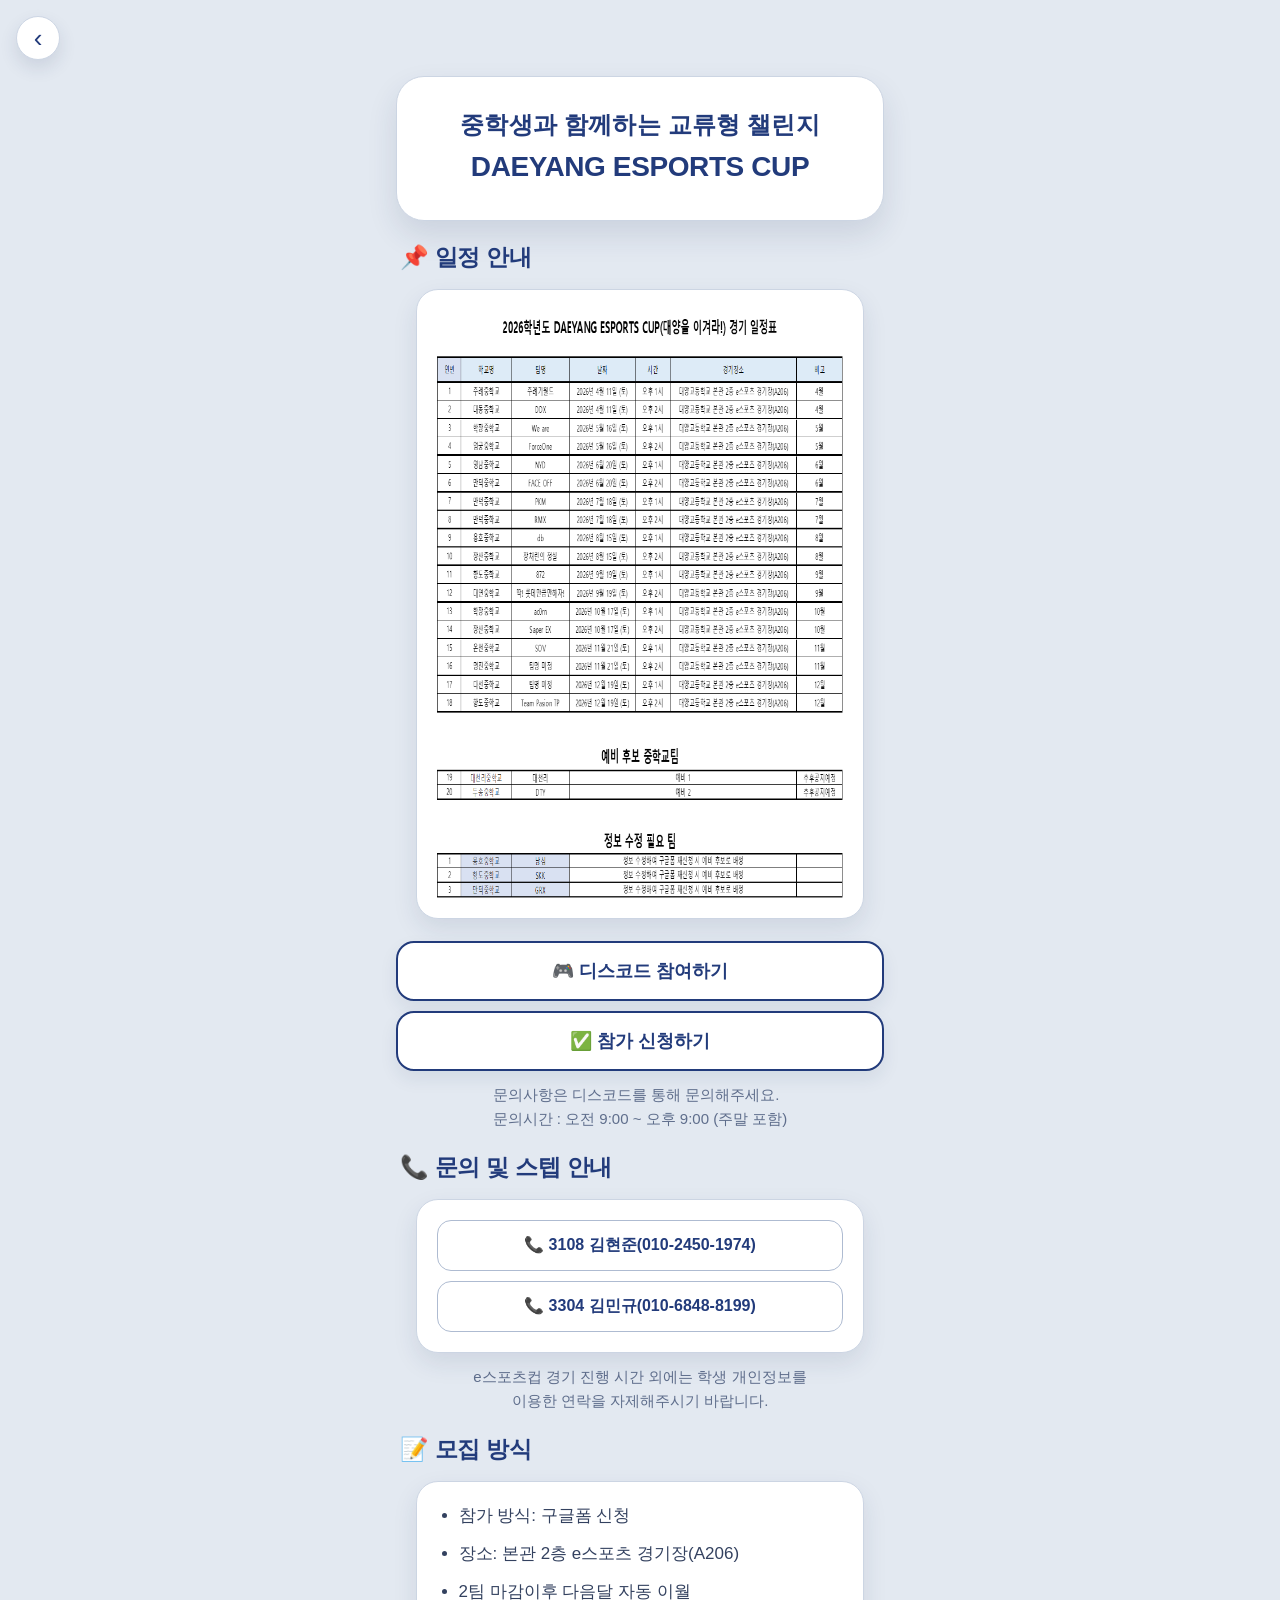
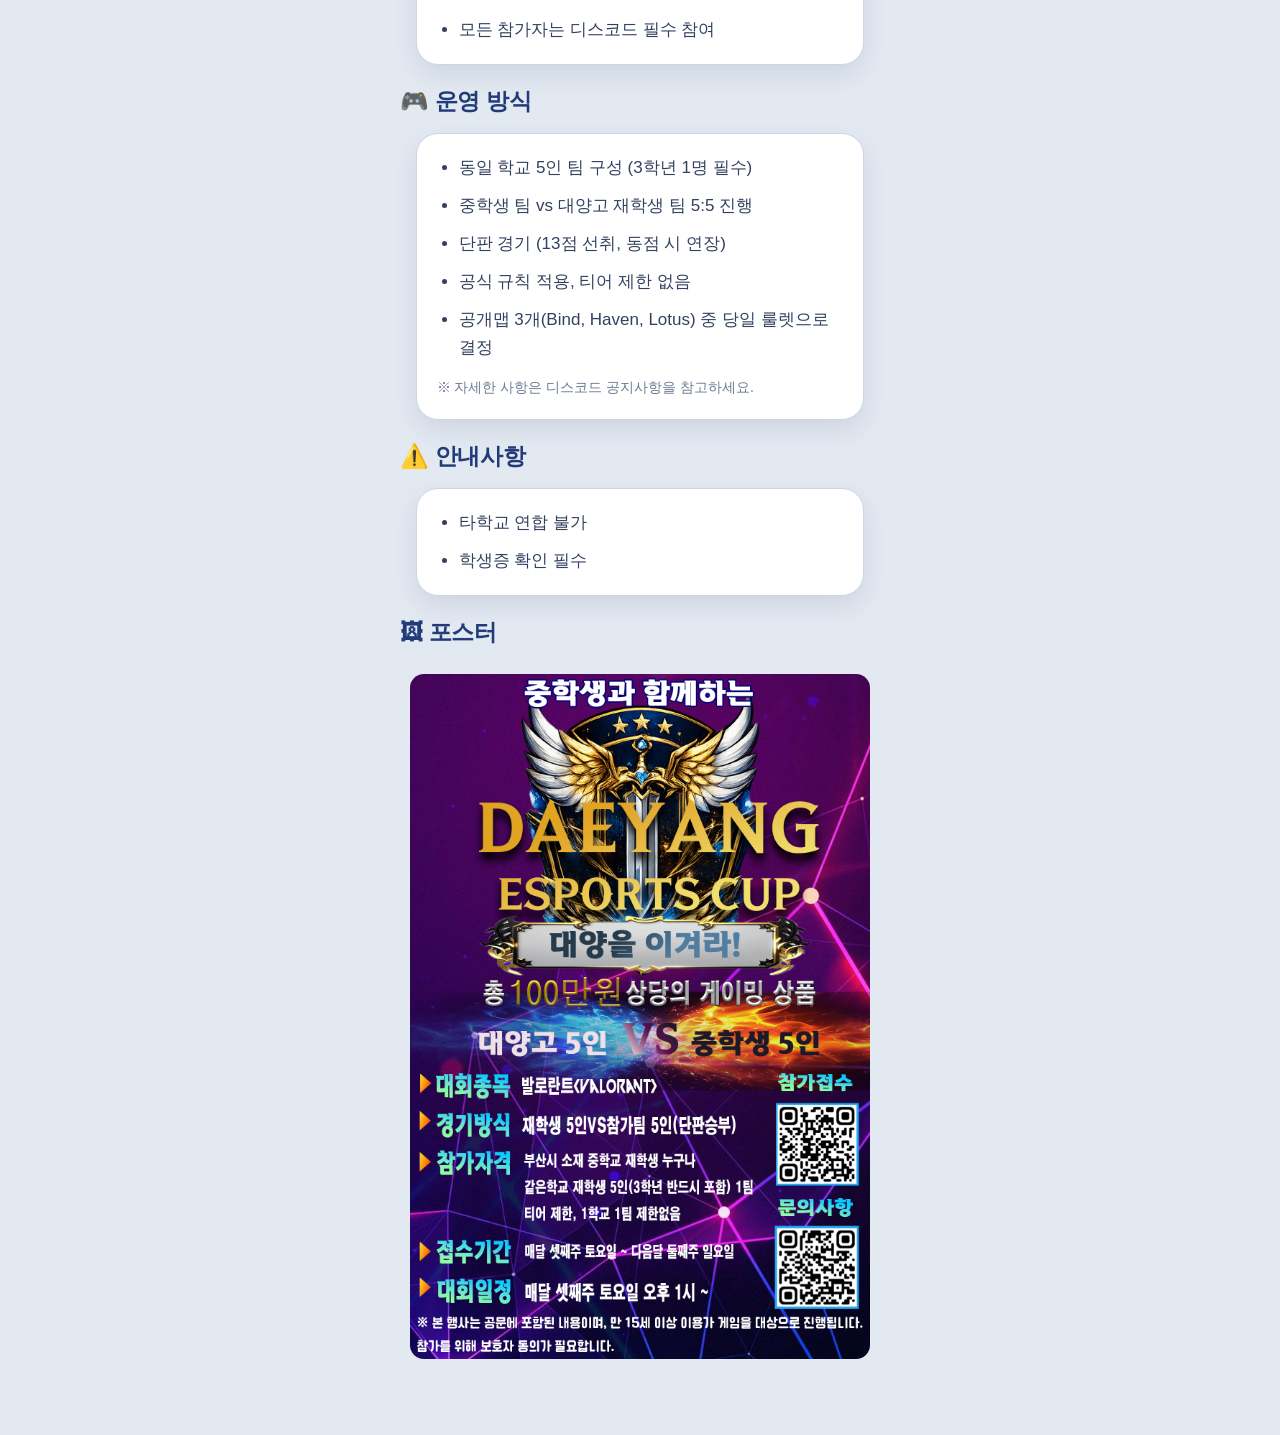
==== esports.html @ 20c8e322 "Add files via upload" ====
<!DOCTYPE html>
<html lang="ko">
<head>
  <meta charset="UTF-8" />
  <meta name="viewport" content="width=device-width, initial-scale=1.0" />
  <title>DAEYANG ESPORTS CUP</title>
  <link rel="stylesheet" href="style.css" />
</head>
<body>

  <a href="index.html" class="back-btn">‹</a>

  <div class="app sub-page">

    <header class="sub-hero-card">
      <p class="page-label">중학생과 함께하는 교류형 챌린지</p>
      <h1>DAEYANG ESPORTS CUP</h1>
    </header>

    <section class="section">
      <h2 class="section-title">📌 일정 안내</h2>

      <div class="glass-card info-card">
        <div class="info-list">
         <img src="list.png" alt="e스포츠컵 일정" class="list" />
      </div>
    </section>

    <section class="section">
      <div class="button-stack">
        <a href="https://discord.gg/kjn6ZvV2hk" target="_blank" class="action-btn primary-btn">
          🎮 디스코드 참여하기
        </a>

        <a href="https://docs.google.com/forms/d/1MHlx8g23cRdBw2Eu8gPLmiQ4m4K5lpOnUdseJaKZMkc/edit" target="_blank" class="action-btn secondary-btn">
          ✅ 참가 신청하기
        </a>
      </div>

      <p class="notice-line">
  <span>
    문의사항은 디스코드를 통해 문의해주세요.<br>
    문의시간 : 오전 9:00 ~ 오후 9:00 (주말 포함)
  </span>
  </p>
    </section>

 <section class="section">
      <h2 class="section-title">📞 문의 및 스텝 안내</h2>
      <div class="glass-card info-card multi-phone">
<div class="button-list">
             <a href="tel:01024501974" class="phone-btn">📞 3108 김현준(010-2450-1974)</a>
             <a href="tel:01068488199" class="phone-btn">📞 3304 김민규(010-6848-8199)</a>
</div>
</div>
      <p class="notice-line">e스포츠컵 경기 진행 시간 외에는 학생 개인정보를<br>이용한 연락을 자제해주시기 바랍니다.</p>
    </section>

    <section class="section">
      <h2 class="section-title">📝 모집 방식</h2>

      <div class="glass-card text-card">
        <ul class="number-list">
          <li>참가 방식: 구글폼 신청</li>
          <li>장소: 본관 2층 e스포츠 경기장(A206)</li>
          <li>2팀 마감이후 다음달 자동 이월</li>  
          <li>모든 참가자는 디스코드 필수 참여</li>
          
        </ul>
      </div>
    </section>

    <section class="section">
      <h2 class="section-title">🎮 운영 방식</h2>

      <div class="glass-card text-card">
        <ul class="number-list">
          <li>동일 학교 5인 팀 구성 (3학년 1명 필수)</li>
          <li>중학생 팀 vs 대양고 재학생 팀 5:5 진행</li>
          <li>단판 경기 (13점 선취, 동점 시 연장)</li>
          <li>공식 규칙 적용, 티어 제한 없음</li>
          <li>공개맵 3개(Bind, Haven, Lotus) 중 당일 룰렛으로 결정</li>
        </ul>

        <p class="extra-guide">※ 자세한 사항은 디스코드 공지사항을 참고하세요.</p>
      </div>
    </section>

    <section class="section">
      <h2 class="section-title">⚠️ 안내사항</h2>

      <div class="glass-card text-card">
        <ul class="bullet-list">
          <li>타학교 연합 불가</li>
          <li>학생증 확인 필수</li>
        </ul>
      </div>
    </section>

    <section class="section">
      <h2 class="section-title">🖼 포스터</h2>

      <div class="poster-card">
        <img src="esports.png" alt="대양 e스포츠 컵 포스터" class="poster-image" />
      </div>
    </section>

  </div>
</body>
</html>
---- style.css ----
* {
  box-sizing: border-box;
}

body {
  padding: 0 8px;
  margin: 0;
  font-family: "Pretendard", "Noto Sans KR", sans-serif;
  background: #e3e9f1;
  color: #22304f;
}

.app {
  max-width: 520px;
  margin: 0 auto;
  padding: 20px 16px 40px;
}

.sub-page {
  padding-top: 76px;
}

/* 공통 섹션 */
.section {
  margin-bottom: 22px;
}

.section-title {
  margin: 0 0 12px;
  padding-left: 4px;
  font-size: 23px;
  line-height: 1.3;
  font-weight: 800;
  color: #223b7b;
  letter-spacing: -0.3px;
}

/* 메인 상단 */
.hero-card {
  background: #ffffff;
  border: 1.5px solid #c9d3e3;
  box-shadow: 0 14px 30px rgba(30, 50, 90, 0.12);
  border-radius: 28px;
  padding: 26px 22px 24px;
  text-align: center;
  margin-bottom: 22px;
  backdrop-filter: blur(12px);
  -webkit-backdrop-filter: blur(12px);
}

.logo {
  width: 100px;
  height: 100px;
  object-fit: contain;
  margin-bottom: 6px;
  display: block;
  margin-left: auto;
  margin-right: auto;
}

.hero-illust {
  width: 100%;
  margin-bottom: 8px;
}

.hero-illust img {
  width: 600px;
  max-width: 100%;
  height: auto;
  object-fit: contain;
  display: block;
  margin: 0 auto;
}

.hero-illust2 {
  width: 100%;
  margin-bottom: 8px;
}

.hero-illust3 {
  width: 100%;
  margin-bottom: 8px;
}

.hero-illust3 img {
  width: 600px;
  max-width: 100%;
  height: auto;
  object-fit: contain;
  display: block;
  margin: 0 auto;
}

.hero-card h1 {
  margin: 0 0 8px;
  font-size: 30px;
  line-height: 1.25;
  font-weight: 800;
  color: #223b7b;
  letter-spacing: -0.5px;
}

.subtitle {
  margin: 0;
  font-size: 14px;
  line-height: 1.6;
  color: #63708c;
}

/* 서브 상단 */
.sub-hero-card {
  background: #ffffff;
  border: 1.5px solid #ccd5e3;
  box-shadow: 0 14px 30px rgba(30, 50, 90, 0.12);
  border-radius: 28px;
  padding: 32px 24px 36px;
  text-align: center;
  margin-bottom: 22px;
}

.page-label {
  margin: 0 0 8px;
  font-size: 24px;
  line-height: 1.35;
  font-weight: 700;
  letter-spacing: 0.2px;
  color: #223b7b;
}

.sub-hero-card h1 {
  margin: 0;
  font-size: 28px;
  line-height: 1.25;
  font-weight: 800;
  color: #223b7b;
  letter-spacing: -0.4px;
  word-break: keep-all;
}

.slogan-top {
  margin: 8px 0 0;
  font-size: 22px;
  font-weight: 900;
  text-align: center;
  color: #ff7a00;
  letter-spacing: -0.3px;
}

.slogan-main {
  margin: 6px 0 0;
  font-size: 22px;
  font-weight: 900;
  text-align: center;
  color: #ff7a00;
  letter-spacing: -0.3px;
  line-height: 1.35;
}

.star {
  margin: 0 4px;
}

/* 뒤로가기 */
.back-btn {
  position: fixed;
  top: 16px;
  left: 16px;
  width: 44px;
  height: 44px;
  border-radius: 50%;
  background: #ffffff;
  border: 1.5px solid #ccd5e3;
  box-shadow: 0 8px 18px rgba(30, 50, 90, 0.12);
  color: #223b7b;
  text-decoration: none;
  font-size: 26px;
  line-height: 1;
  display: flex;
  align-items: center;
  justify-content: center;
  z-index: 999;
}

.back-btn:active {
  transform: scale(0.96);
}

/* 공통 카드 */
.glass-card {
  width: 92%;
  max-width: 600px;   
  margin: 16px auto;
  padding: 20px;
  background: #ffffff;
  border: 1.5px solid #ccd5e3;
  box-shadow: 0 10px 24px rgba(30, 50, 90, 0.1);
  border-radius: 22px;
  color: inherit;
  text-decoration: none;
  backdrop-filter: blur(10px);
  -webkit-backdrop-filter: blur(10px);
  transition: transform 0.18s ease, box-shadow 0.18s ease;
}

.glass-card:active {
  transform: scale(0.985);
}

.featured-card {
  border: 3px solid #223b7b;
  box-shadow: 0 12px 26px rgba(34, 59, 123, 0.15);
}

/* index 카드형 링크 */
a.glass-card {
  display: flex;
  align-items: center;
  justify-content: space-between;
  gap: 12px;
  margin-bottom: 12px;
}

.card-text-wrap {
  min-width: 0;
  flex: 1;
}

.card-title {
  font-size: 19px;
  line-height: 1.35;
  font-weight: 700;
  color: #243a73;
  margin-bottom: 4px;
  word-break: keep-all;
}

.card-desc {
  font-size: 16px;
  line-height: 1.45;
  color: #6b7893;
  word-break: keep-all;
}

.arrow {
  flex-shrink: 0;
  font-size: 28px;
  line-height: 1;
  color: #97a3bb;
  margin-top: -2px;
}

/* 정보 카드 */
.info-card,
.text-card,
.qr-card,
.wifi-card,
.poster-card,
.schedule-card {
  display: block;
}

/* 전화 문의 */
.multi-phone {
  display: flex;
  flex-direction: column;
  gap: 14px;
  margin-bottom: 12px;
}

.info-title {
  font-size: 19px;
  line-height: 1.35;
  font-weight: 700;
  color: #243a73;
  margin-bottom: 4px;
  word-break: keep-all;
}

.button-list {
  display: flex;
  flex-direction: column;
  gap: 10px;
}

.phone-btn {
  display: block;
  text-align: center;
  padding: 14px 12px;
  border-radius: 14px;
  background: #ffffff;
  border: 1.5px solid #aebbd1;
  color: #223b7b;
  text-decoration: none;
  font-weight: 700;
  transition: all 0.2s ease;
}

.phone-btn:active {
  background: #223b7b;
  color: #ffffff;
}

/* info 리스트 */
.info-list {
  display: flex;
  flex-direction: column;
  gap: 16px;
}

.info-item {
  display: grid;
  grid-template-columns: 76px 1fr;
  gap: 12px;
  align-items: start;
}

.info-label {
  font-size: 15px;
  line-height: 1.4;
  font-weight: 800;
  color: #223b7b;
}

.info-value {
  font-size: 17px;
  line-height: 1.5;
  font-weight: 600;
  color: #2d3a57;
  word-break: keep-all;
}

/* 버튼 */
.button-stack {
  display: flex;
  flex-direction: column;
  gap: 10px;
}

.action-btn {
  display: block;
  width: 100%;
  padding: 16px 18px;
  border-radius: 18px;
  text-align: center;
  text-decoration: none;
  font-size: 18px;
  font-weight: 800;
  background: #ffffff;
  color: #223b7b;
  border: 2px solid #223b7b;
  box-shadow: 0 8px 18px rgba(30, 50, 90, 0.08);
  transition: all 0.25s ease;
}

.action-btn:active {
  transform: scale(0.97);
}

.action-btn:hover {
  background: #223b7b;
  color: #ffffff;
  box-shadow: 0 10px 20px rgba(34, 59, 123, 0.25);
}

.notice-line {
  margin: 12px 4px 0;
  text-align: center;
  font-size: 15px;
  line-height: 1.6;
  color: #5f6e8c;
  word-break: keep-all;
}

.notice-line span {
  display: inline-block;
  text-align: left;
}

/* 리스트 */
.number-list,
.bullet-list {
  margin: 0;
  padding-left: 22px;
}

.number-list li,
.bullet-list li {
  margin-bottom: 10px;
  font-size: 17px;
  line-height: 1.65;
  color: #33415f;
  word-break: keep-all;
}

.number-list li:last-child,
.bullet-list li:last-child {
  margin-bottom: 0;
}

.extra-guide {
  margin: 14px 0 0;
  font-size: 14px;
  line-height: 1.6;
  color: #6e7b95;
  word-break: keep-all;
}

/* QR */
.qr-card {
  display: flex;
  flex-direction: column;
  align-items: center;
  text-align: center;
}

.qr-img {
  width: 110px;
  height: 110px;
  flex-shrink: 0;
  object-fit: contain;
  display: block;
  border-radius: 12px;
}

.qr-text {
  margin: 0;
  font-size: 16px;
  line-height: 1.6;
  color: #33415f;
  word-break: keep-all;
  flex: 1;
}

/* 와이파이 */
.wifi-card {
  display: flex;
  flex-direction: column;
  align-items: center;
  text-align: center;
}

.wifi-text {
  margin: 0 0 14px;
  font-size: 16px;
  line-height: 1.6;
  color: #33415f;
}

.wifi-qr {
  width: 180px;
  height: 180px;
  margin: 0 auto 10px;
  display: block;
  border-radius: 12px;
  object-fit: contain;
}

.wifi-sub {
  margin: 0;
  font-size: 14px;
  color: #7b879f;
}

/* 포스터 */
.poster-card {
  padding: 14px;
}

.poster-image {
  width: 100%;
  display: block;
  border-radius: 14px;
  object-fit: cover;
}

/* 일정 */
.schedule-card {
  display: flex;
  flex-direction: column;
  gap: 18px;
  padding: 22px 18px;
  overflow: hidden;
}

.schedule-row {
  display: grid;
  grid-template-columns: 96px minmax(0, 1fr);
  column-gap: 18px;
  align-items: start;
}

.month {
  font-weight: 800;
  color: #223b7b;
  font-size: 16px;
  line-height: 1.45;
  text-align: left;
}

.month span {
  white-space: nowrap;
}

.content {
  min-width: 0;
  font-size: 16px;
  line-height: 1.7;
  color: #33415f;
  text-align: left;
  word-break: normal;
  overflow-wrap: anywhere;
}

@media (max-width: 480px) {
  .schedule-row {
    grid-template-columns: 102px minmax(0, 1fr);
    column-gap: 14px;
  }

  .content {
    font-size: 15px;
    line-height: 1.65;
  }
}

/* 반응형 */
@media (max-width: 480px) {
  .app {
    padding: 18px 14px 36px;
  }

  .hero-card,
  .sub-hero-card {
    border-radius: 24px;
    padding-left: 18px;
    padding-right: 18px;
  }

  .section-title {
    font-size: 21px;
  }

  .card-title,
  .info-title {
    font-size: 18px;
  }

  .card-desc,
  .info-value,
  .content,
  .number-list li,
  .bullet-list li,
  .qr-text {
    font-size: 15px;
  }

  .info-item {
    grid-template-columns: 72px 1fr;
  }

  .schedule-row {
    grid-template-columns: 84px 1fr;
    column-gap: 14px;
  }

  .qr-card {
    gap: 14px;
  }

  .qr-img {
    width: 92px;
    height: 92px;
  }
}
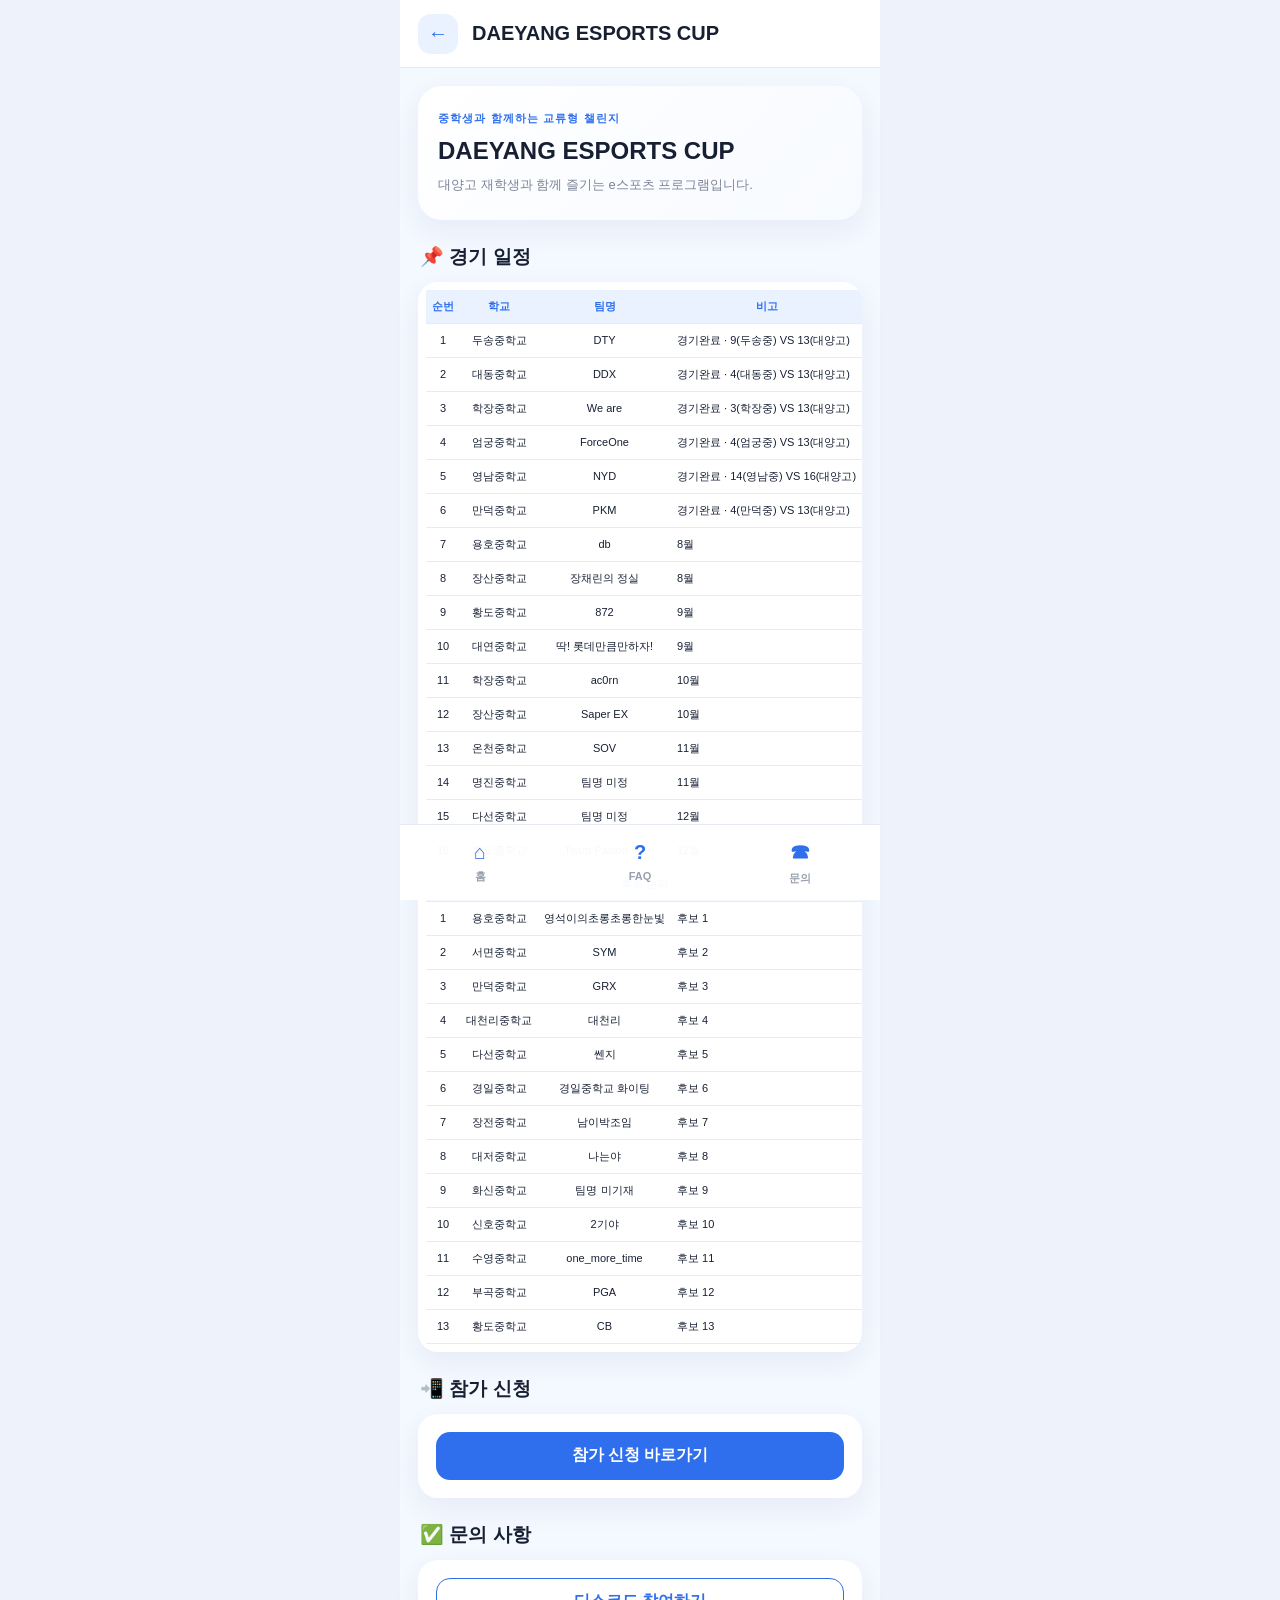
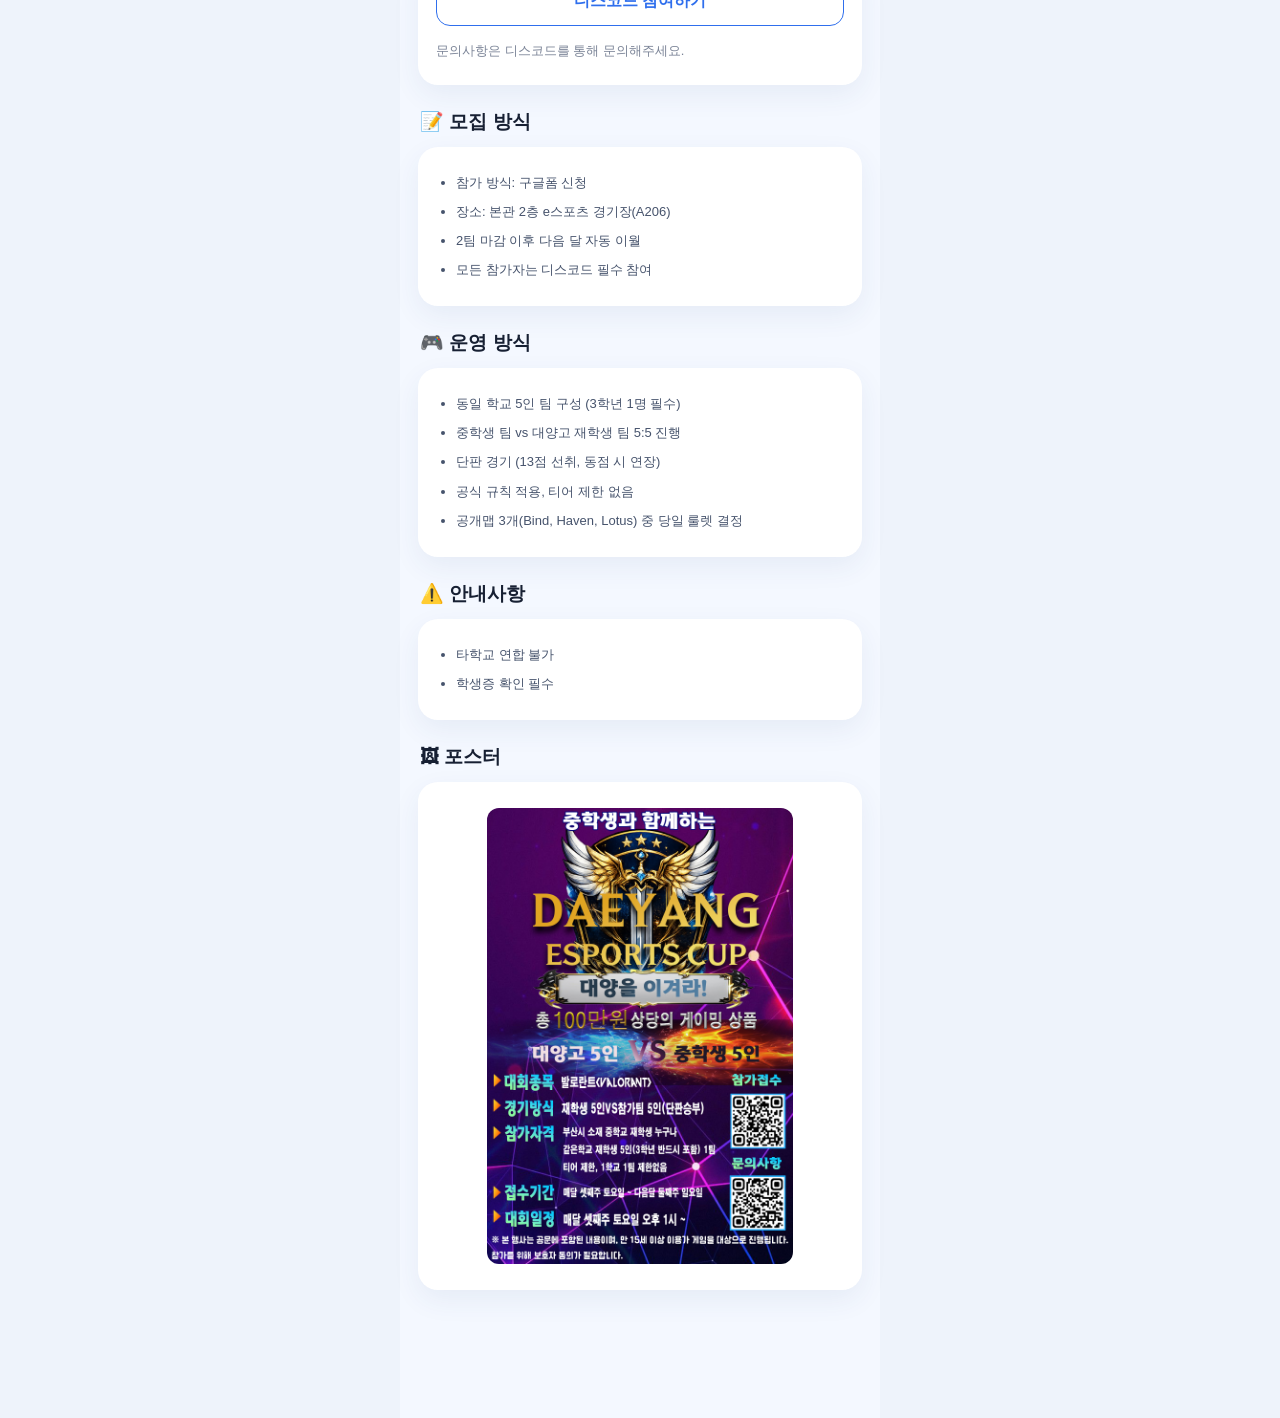
==== commit 249115cd: "Add files via upload" ====
--- a/esports.html
+++ b/esports.html
@@ -1,110 +1,277 @@
-<!DOCTYPE html>
-<html lang="ko">
-<head>
-  <meta charset="UTF-8" />
-  <meta name="viewport" content="width=device-width, initial-scale=1.0" />
-  <title>DAEYANG ESPORTS CUP</title>
-  <link rel="stylesheet" href="style.css" />
-</head>
-<body>
-
-  <a href="index.html" class="back-btn">‹</a>
-
-  <div class="app sub-page">
-
-    <header class="sub-hero-card">
-      <p class="page-label">중학생과 함께하는 교류형 챌린지</p>
-      <h1>DAEYANG ESPORTS CUP</h1>
-    </header>
-
-    <section class="section">
-      <h2 class="section-title">📌 일정 안내</h2>
-
-      <div class="glass-card info-card">
-        <div class="info-list">
-         <img src="list.png" alt="e스포츠컵 일정" class="list" />
-      </div>
-    </section>
-
-    <section class="section">
-      <div class="button-stack">
-        <a href="https://discord.gg/kjn6ZvV2hk" target="_blank" class="action-btn primary-btn">
-          🎮 디스코드 참여하기
-        </a>
-
-        <a href="https://docs.google.com/forms/d/1MHlx8g23cRdBw2Eu8gPLmiQ4m4K5lpOnUdseJaKZMkc/edit" target="_blank" class="action-btn secondary-btn">
-          ✅ 참가 신청하기
-        </a>
-      </div>
-
-      <p class="notice-line">
-  <span>
-    문의사항은 디스코드를 통해 문의해주세요.<br>
-    문의시간 : 오전 9:00 ~ 오후 9:00 (주말 포함)
-  </span>
-  </p>
-    </section>
-
- <section class="section">
-      <h2 class="section-title">📞 문의 및 스텝 안내</h2>
-      <div class="glass-card info-card multi-phone">
-<div class="button-list">
-             <a href="tel:01024501974" class="phone-btn">📞 3108 김현준(010-2450-1974)</a>
-             <a href="tel:01068488199" class="phone-btn">📞 3304 김민규(010-6848-8199)</a>
-</div>
-</div>
-      <p class="notice-line">e스포츠컵 경기 진행 시간 외에는 학생 개인정보를<br>이용한 연락을 자제해주시기 바랍니다.</p>
-    </section>
-
-    <section class="section">
-      <h2 class="section-title">📝 모집 방식</h2>
-
-      <div class="glass-card text-card">
-        <ul class="number-list">
-          <li>참가 방식: 구글폼 신청</li>
-          <li>장소: 본관 2층 e스포츠 경기장(A206)</li>
-          <li>2팀 마감이후 다음달 자동 이월</li>  
-          <li>모든 참가자는 디스코드 필수 참여</li>
-          
-        </ul>
-      </div>
-    </section>
-
-    <section class="section">
-      <h2 class="section-title">🎮 운영 방식</h2>
-
-      <div class="glass-card text-card">
-        <ul class="number-list">
-          <li>동일 학교 5인 팀 구성 (3학년 1명 필수)</li>
-          <li>중학생 팀 vs 대양고 재학생 팀 5:5 진행</li>
-          <li>단판 경기 (13점 선취, 동점 시 연장)</li>
-          <li>공식 규칙 적용, 티어 제한 없음</li>
-          <li>공개맵 3개(Bind, Haven, Lotus) 중 당일 룰렛으로 결정</li>
-        </ul>
-
-        <p class="extra-guide">※ 자세한 사항은 디스코드 공지사항을 참고하세요.</p>
-      </div>
-    </section>
-
-    <section class="section">
-      <h2 class="section-title">⚠️ 안내사항</h2>
-
-      <div class="glass-card text-card">
-        <ul class="bullet-list">
-          <li>타학교 연합 불가</li>
-          <li>학생증 확인 필수</li>
-        </ul>
-      </div>
-    </section>
-
-    <section class="section">
-      <h2 class="section-title">🖼 포스터</h2>
-
-      <div class="poster-card">
-        <img src="esports.png" alt="대양 e스포츠 컵 포스터" class="poster-image" />
-      </div>
-    </section>
-
-  </div>
-</body>
+<!doctype html>
+<html lang="ko">
+<head>
+<meta charset="utf-8">
+<meta name="viewport" content="width=device-width,initial-scale=1">
+<title>DAEYANG ESPORTS CUP</title>
+<style>
+:root{
+  --blue:#2f6fed;
+  --blue-dark:#1f56ca;
+  --blue-soft:#eaf2ff;
+  --sky:#f4f8ff;
+  --text:#172033;
+  --muted:#7b8497;
+  --line:#e7ebf2;
+  --shadow:0 10px 28px rgba(43,73,126,.07);
+}
+*{box-sizing:border-box}
+body{
+  margin:0;
+  background:#eef3fb;
+  color:var(--text);
+  font-family:Pretendard,"Noto Sans KR",Apple SD Gothic Neo,sans-serif;
+}
+button,a{font:inherit}
+.page{
+  width:min(100%,480px);
+  min-height:100vh;
+  margin:0 auto;
+  background:var(--sky);
+  padding-bottom:92px;
+}
+.page-header{
+  height:68px;
+  padding:0 18px;
+  display:flex;
+  align-items:center;
+  gap:14px;
+  background:#fff;
+  border-bottom:1px solid var(--line);
+  position:sticky;
+  top:0;
+  z-index:20;
+}
+.page-header h1{
+  margin:0;
+  font-size:20px;
+}
+.back-btn{
+  width:40px;
+  height:40px;
+  border:0;
+  border-radius:13px;
+  background:var(--blue-soft);
+  color:var(--blue);
+  font-size:20px;
+  cursor:pointer;
+}
+.hero{
+  margin:18px;
+  padding:24px 20px;
+  border-radius:24px;
+  background:linear-gradient(135deg,#ffffff 0%,#f7faff 100%);
+  box-shadow:var(--shadow);
+}
+.hero .eyebrow{
+  margin:0 0 7px;
+  color:var(--blue);
+  font-size:11px;
+  font-weight:900;
+  letter-spacing:.1em;
+}
+.hero h2{
+  margin:0;
+  font-size:24px;
+  line-height:1.35;
+}
+.hero p{
+  margin:8px 0 0;
+  color:var(--muted);
+  font-size:13px;
+  line-height:1.6;
+}
+.content{
+  padding:0 18px 24px;
+}
+.section-title{
+  margin:24px 2px 12px;
+  font-size:19px;
+}
+.card{
+  padding:18px;
+  margin-bottom:12px;
+  border-radius:20px;
+  background:#fff;
+  box-shadow:var(--shadow);
+}
+.card p{
+  margin:5px 0;
+  color:var(--muted);
+  font-size:13px;
+  line-height:1.7;
+}
+.card strong{
+  color:var(--text);
+}
+.info-grid{
+  display:grid;
+  grid-template-columns:100px 1fr;
+  gap:11px 10px;
+  font-size:13px;
+  line-height:1.55;
+}
+.info-grid strong{color:#244f99}
+.primary-btn,
+.secondary-btn{
+  width:100%;
+  min-height:48px;
+  display:grid;
+  place-items:center;
+  border-radius:14px;
+  text-decoration:none;
+  font-weight:900;
+  cursor:pointer;
+}
+.primary-btn{
+  border:0;
+  background:var(--blue);
+  color:#fff;
+}
+.secondary-btn{
+  border:1px solid var(--blue);
+  background:#fff;
+  color:var(--blue);
+}
+.button-stack{
+  display:grid;
+  gap:9px;
+}
+.clean-list{
+  margin:0;
+  padding-left:20px;
+  color:#46536c;
+  font-size:13px;
+  line-height:1.7;
+}
+.clean-list li{margin:7px 0}
+.poster-slot{
+  display:flex;
+  justify-content:center;
+  align-items:center;
+  padding:8px;
+}
+.poster-slot img{
+  display:block;
+  width:auto;
+  max-width:78%;
+  max-height:520px;
+  height:auto;
+  object-fit:contain;
+  border-radius:12px;
+}
+.schedule-row{
+  display:grid;
+  grid-template-columns:105px 1fr;
+  gap:10px;
+  padding:10px 0;
+  border-bottom:1px solid #eef1f6;
+  font-size:13px;
+  line-height:1.55;
+}
+.schedule-row:last-child{border-bottom:0}
+.schedule-row strong{color:#244f99}
+.bottom-nav{
+  position:fixed;
+  left:50%;
+  bottom:0;
+  transform:translateX(-50%);
+  width:min(100%,480px);
+  height:76px;
+  display:grid;
+  grid-template-columns:repeat(3,1fr);
+  background:rgba(255,255,255,.97);
+  border-top:1px solid var(--line);
+  z-index:30;
+}
+.bottom-nav button{
+  border:0;
+  background:transparent;
+  color:#98a0ae;
+  font-weight:800;
+  cursor:pointer;
+}
+.bottom-nav span{
+  display:block;
+  color:var(--blue);
+  font-size:20px;
+  margin-bottom:2px;
+}
+.bottom-nav small{
+  font-size:11px;
+}
+.schedule-table-wrap{padding:8px;overflow-x:auto}.schedule-table{width:100%;border-collapse:collapse;font-size:11px;min-width:430px}.schedule-table th,.schedule-table td{padding:9px 6px;border-bottom:1px solid #e7ebf2;text-align:center;white-space:nowrap}.schedule-table th{background:#eaf2ff;color:#2f6fed;font-weight:900}.schedule-table td:nth-child(4){text-align:left}.candidate-head td{background:#f4f8ff;color:#2f6fed!important;font-weight:900;text-align:center!important}</style>
+</head>
+<body>
+<main class="page">
+  <header class="page-header">
+    <button class="back-btn" onclick="history.back()">←</button>
+    <h1>DAEYANG ESPORTS CUP</h1>
+  </header>
+
+  
+<section class="hero">
+  <p class="eyebrow">중학생과 함께하는 교류형 챌린지</p>
+  <h2>DAEYANG ESPORTS CUP</h2>
+  <p>대양고 재학생과 함께 즐기는 e스포츠 프로그램입니다.</p>
+</section>
+
+  <section class="content">
+    
+<h2 class="section-title">📌 경기 일정</h2><div class="card schedule-table-wrap"><table class="schedule-table"><thead><tr><th>순번</th><th>학교</th><th>팀명</th><th>비고</th></tr></thead><tbody><tr><td>1</td><td>두송중학교</td><td>DTY</td><td>경기완료 · 9(두송중) VS 13(대양고)</td></tr><tr><td>2</td><td>대동중학교</td><td>DDX</td><td>경기완료 · 4(대동중) VS 13(대양고)</td></tr><tr><td>3</td><td>학장중학교</td><td>We are</td><td>경기완료 · 3(학장중) VS 13(대양고)</td></tr><tr><td>4</td><td>엄궁중학교</td><td>ForceOne</td><td>경기완료 · 4(엄궁중) VS 13(대양고)</td></tr><tr><td>5</td><td>영남중학교</td><td>NYD</td><td>경기완료 · 14(영남중) VS 16(대양고)</td></tr><tr><td>6</td><td>만덕중학교</td><td>PKM</td><td>경기완료 · 4(만덕중) VS 13(대양고)</td></tr><tr><td>7</td><td>용호중학교</td><td>db</td><td>8월</td></tr><tr><td>8</td><td>장산중학교</td><td>장채린의 정실</td><td>8월</td></tr><tr><td>9</td><td>황도중학교</td><td>872</td><td>9월</td></tr><tr><td>10</td><td>대연중학교</td><td>딱! 롯데만큼만하자!</td><td>9월</td></tr><tr><td>11</td><td>학장중학교</td><td>ac0rn</td><td>10월</td></tr><tr><td>12</td><td>장산중학교</td><td>Saper EX</td><td>10월</td></tr><tr><td>13</td><td>온천중학교</td><td>SOV</td><td>11월</td></tr><tr><td>14</td><td>명진중학교</td><td>팀명 미정</td><td>11월</td></tr><tr><td>15</td><td>다선중학교</td><td>팀명 미정</td><td>12월</td></tr><tr><td>16</td><td>황도중학교</td><td>Team Pasion TP</td><td>12월</td></tr><tr class="candidate-head"><td colspan="4">후보 순위</td></tr><tr><td>1</td><td>용호중학교</td><td>영석이의초롱초롱한눈빛</td><td>후보 1</td></tr><tr><td>2</td><td>서면중학교</td><td>SYM</td><td>후보 2</td></tr><tr><td>3</td><td>만덕중학교</td><td>GRX</td><td>후보 3</td></tr><tr><td>4</td><td>대천리중학교</td><td>대천리</td><td>후보 4</td></tr><tr><td>5</td><td>다선중학교</td><td>쎈지</td><td>후보 5</td></tr><tr><td>6</td><td>경일중학교</td><td>경일중학교 화이팅</td><td>후보 6</td></tr><tr><td>7</td><td>장전중학교</td><td>남이박조임</td><td>후보 7</td></tr><tr><td>8</td><td>대저중학교</td><td>나는야</td><td>후보 8</td></tr><tr><td>9</td><td>화신중학교</td><td>팀명 미기재</td><td>후보 9</td></tr><tr><td>10</td><td>신호중학교</td><td>2기야</td><td>후보 10</td></tr><tr><td>11</td><td>수영중학교</td><td>one_more_time</td><td>후보 11</td></tr><tr><td>12</td><td>부곡중학교</td><td>PGA</td><td>후보 12</td></tr><tr><td>13</td><td>황도중학교</td><td>CB</td><td>후보 13</td></tr></tbody></table></div>
+
+<h2 class="section-title">📲 참가 신청</h2>
+<div class="card button-stack">
+  <button class="primary-btn" onclick="window.open('https://docs.google.com/forms/d/e/1FAIpQLSfYoUgGFsEowfZArtAjrcYWpw8EpK2e2zvDJqqdhEE4iHI1Zw/viewform')">참가 신청 바로가기</button>
+</div>
+
+<h2 class="section-title">✅ 문의 사항</h2>
+<div class="card button-stack">
+  <button class="secondary-btn" onclick="window.open('https://discord.com/invite/kjn6ZvV2hk')">디스코드 참여하기</button>
+  <p>문의사항은 디스코드를 통해 문의해주세요.</p>
+</div>
+
+<h2 class="section-title">📝 모집 방식</h2>
+<div class="card">
+  <ul class="clean-list">
+    <li>참가 방식: 구글폼 신청</li>
+    <li>장소: 본관 2층 e스포츠 경기장(A206)</li>
+    <li>2팀 마감 이후 다음 달 자동 이월</li>
+    <li>모든 참가자는 디스코드 필수 참여</li>
+  </ul>
+</div>
+
+<h2 class="section-title">🎮 운영 방식</h2>
+<div class="card">
+  <ul class="clean-list">
+    <li>동일 학교 5인 팀 구성 (3학년 1명 필수)</li>
+    <li>중학생 팀 vs 대양고 재학생 팀 5:5 진행</li>
+    <li>단판 경기 (13점 선취, 동점 시 연장)</li>
+    <li>공식 규칙 적용, 티어 제한 없음</li>
+    <li>공개맵 3개(Bind, Haven, Lotus) 중 당일 룰렛 결정</li>
+  </ul>
+</div>
+
+<h2 class="section-title">⚠️ 안내사항</h2>
+<div class="card">
+  <ul class="clean-list">
+    <li>타학교 연합 불가</li>
+    <li>학생증 확인 필수</li>
+  </ul>
+</div>
+
+<h2 class="section-title">🖼 포스터</h2>
+<div class="card">
+  <div class="poster-slot"><img src="img/esportscup.png" alt="DAEYANG ESPORTS CUP 포스터"></div>
+</div>
+
+  </section>
+
+  <nav class="bottom-nav">
+    <button onclick="location.href='index.html?home=1'"><span>⌂</span><small>홈</small></button>
+    <button onclick="location.href='faq.html'"><span>?</span><small>FAQ</small></button>
+    <button onclick="location.href='contact.html'"><span>☎</span><small>문의</small></button>
+  </nav>
+</main>
+</body>
 </html>
